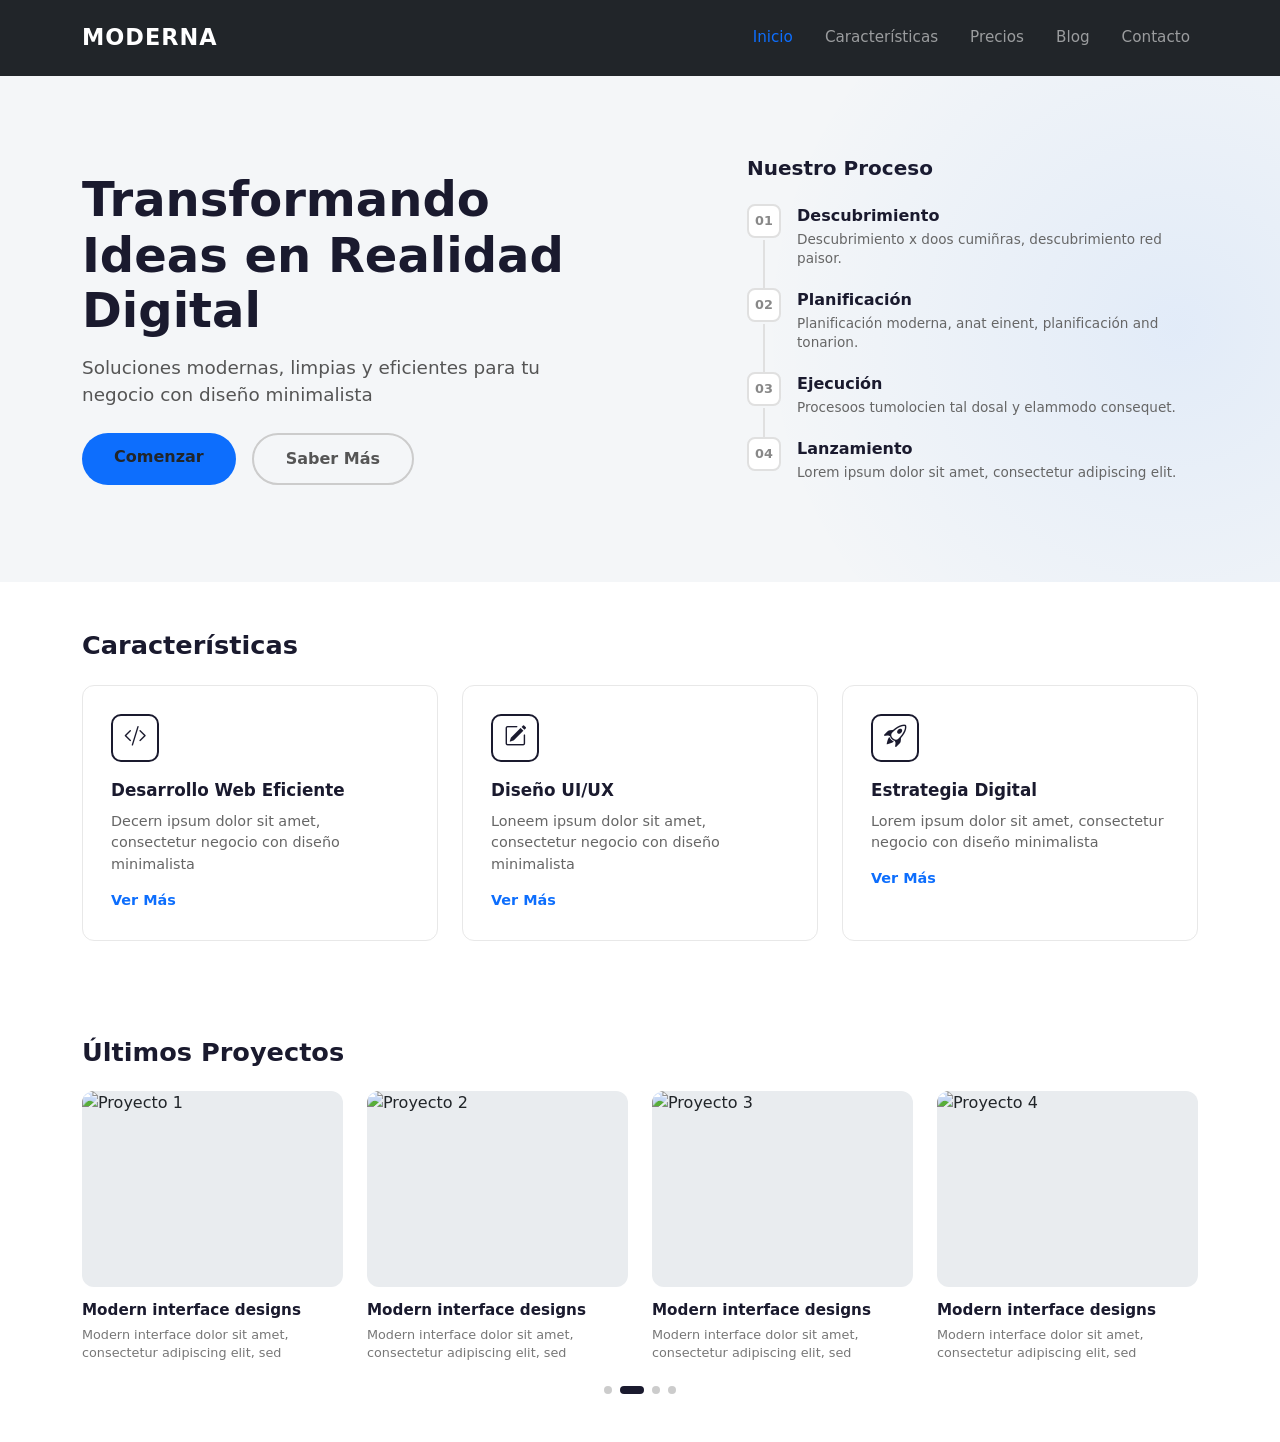
==== index.html @ 338c105d "Ejercicio HTML y CSS Nativo" ====
<!DOCTYPE html>
<html lang="es">
<head>
  <meta charset="UTF-8">
  <meta name="viewport" content="width=device-width, initial-scale=1.0">
  <title>MODERNA</title>
  <link href="https://cdn.jsdelivr.net/npm/bootstrap@5.3.2/dist/css/bootstrap.min.css" rel="stylesheet">
  <link href="https://cdn.jsdelivr.net/npm/bootstrap-icons@1.11.1/font/bootstrap-icons.css" rel="stylesheet">
  <style>
    :root {
      --primary-blue: #0d6efd;
      --bg-hero: #f4f6f8;
    }
    body { font-family: 'Segoe UI', system-ui, sans-serif; }
    
    /* Navbar */
    .navbar-brand { font-weight: 800; letter-spacing: 1px; font-size: 1.4rem; }
    .nav-link { font-weight: 500; font-size: 0.95rem; }
    .nav-link.active { color: var(--primary-blue) !important; }
    
    /* Hero */
    .hero-section {
      background: var(--bg-hero);
      position: relative;
      overflow: hidden;
      padding: 80px 0;
    }
    .hero-section::before {
      content: '';
      position: absolute;
      right: -10%;
      top: 0;
      width: 60%;
      height: 100%;
      background: radial-gradient(circle at 70% 50%, rgba(13,110,253,0.08) 0%, transparent 70%);
      pointer-events: none;
    }
    .hero-title {
      font-size: 3rem;
      font-weight: 800;
      line-height: 1.15;
      color: #1a1a2e;
    }
    .hero-subtitle {
      font-size: 1.15rem;
      color: #555;
      max-width: 480px;
    }
    .btn-primary-custom {
      background: var(--primary-blue);
      border: none;
      padding: 12px 32px;
      font-weight: 600;
      border-radius: 50px;
    }
    .btn-outline-custom {
      border: 2px solid #ccc;
      background: transparent;
      color: #555;
      padding: 12px 32px;
      font-weight: 600;
      border-radius: 50px;
    }
    .btn-outline-custom:hover { border-color: #999; }
    
    /* Proceso */
    .proceso-item {
      display: flex;
      align-items: flex-start;
      gap: 16px;
      margin-bottom: 20px;
      position: relative;
    }
    .proceso-item:not(:last-child)::after {
      content: '';
      position: absolute;
      left: 16px;
      top: 36px;
      width: 2px;
      height: calc(100% + 8px);
      background: #e0e0e0;
    }
    .proceso-num {
      width: 34px;
      height: 34px;
      border-radius: 8px;
      background: #fff;
      border: 2px solid #e0e0e0;
      display: flex;
      align-items: center;
      justify-content: center;
      font-size: 0.8rem;
      font-weight: 700;
      color: #888;
      flex-shrink: 0;
      z-index: 1;
    }
    .proceso-title { font-weight: 700; font-size: 1rem; margin-bottom: 2px; color: #1a1a2e; }
    .proceso-desc { font-size: 0.85rem; color: #666; line-height: 1.4; }
    
    /* Características */
    .feature-card {
      border: 1px solid #e8e8e8;
      border-radius: 12px;
      padding: 28px;
      background: #fff;
      transition: box-shadow 0.2s;
      height: 100%;
    }
    .feature-card:hover { box-shadow: 0 4px 20px rgba(0,0,0,0.06); }
    .feature-icon {
      width: 48px;
      height: 48px;
      border: 2px solid #1a1a2e;
      border-radius: 10px;
      display: flex;
      align-items: center;
      justify-content: center;
      font-size: 1.4rem;
      color: #1a1a2e;
      margin-bottom: 16px;
    }
    .feature-title { font-weight: 700; font-size: 1.05rem; margin-bottom: 8px; color: #1a1a2e; }
    .feature-desc { font-size: 0.9rem; color: #666; line-height: 1.5; margin-bottom: 12px; }
    .feature-link { color: var(--primary-blue); text-decoration: none; font-weight: 600; font-size: 0.9rem; }
    .feature-link:hover { text-decoration: underline; }
    
    /* Proyectos */
    .project-card {
      border: none;
      background: transparent;
    }
    .project-img-wrap {
      border-radius: 12px;
      overflow: hidden;
      background: #e9ecef;
      aspect-ratio: 4/3;
      display: flex;
      align-items: center;
      justify-content: center;
    }
    .project-img-wrap img { width: 100%; height: 100%; object-fit: cover; }
    .project-title { font-weight: 700; font-size: 0.95rem; margin-top: 12px; margin-bottom: 4px; color: #1a1a2e; }
    .project-desc { font-size: 0.8rem; color: #777; line-height: 1.4; }
    
    /* Dots pagination */
    .pagination-dots {
      display: flex;
      gap: 8px;
      justify-content: center;
      margin-top: 24px;
    }
    .dot {
      width: 8px;
      height: 8px;
      border-radius: 50%;
      background: #ccc;
    }
    .dot.active { background: #1a1a2e; width: 24px; border-radius: 4px; }
    
    .section-title { font-weight: 800; font-size: 1.6rem; color: #1a1a2e; margin-bottom: 24px; }
  </style>
</head>
<body>

  <!-- Navbar -->
  <nav class="navbar navbar-expand-lg navbar-dark bg-dark py-3">
    <div class="container">
      <a class="navbar-brand" href="#">MODERNA</a>
      <button class="navbar-toggler" type="button" data-bs-toggle="collapse" data-bs-target="#navMenu">
        <span class="navbar-toggler-icon"></span>
      </button>
      <div class="collapse navbar-collapse" id="navMenu">
        <ul class="navbar-nav ms-auto gap-3">
          <li class="nav-item"><a class="nav-link active" href="#">Inicio</a></li>
          <li class="nav-item"><a class="nav-link" href="#">Características</a></li>
          <li class="nav-item"><a class="nav-link" href="#">Precios</a></li>
          <li class="nav-item"><a class="nav-link" href="#">Blog</a></li>
          <li class="nav-item"><a class="nav-link" href="#">Contacto</a></li>
        </ul>
      </div>
    </div>
  </nav>

  <!-- Hero Section -->
  <section class="hero-section">
    <div class="container">
      <div class="row align-items-center">
        <div class="col-lg-6">
          <h1 class="hero-title mb-3">Transformando Ideas en Realidad Digital</h1>
          <p class="hero-subtitle mb-4">Soluciones modernas, limpias y eficientes para tu negocio con diseño minimalista</p>
          <div class="d-flex gap-3">
            <a href="#" class="btn btn-primary-custom">Comenzar</a>
            <a href="#" class="btn btn-outline-custom">Saber Más</a>
          </div>
        </div>
        <div class="col-lg-5 offset-lg-1 mt-5 mt-lg-0">
          <h5 class="fw-bold mb-4" style="color:#1a1a2e;">Nuestro Proceso</h5>
          <div class="proceso-item">
            <div class="proceso-num">01</div>
            <div>
              <div class="proceso-title">Descubrimiento</div>
              <div class="proceso-desc">Descubrimiento x doos cumiñras, descubrimiento red paisor.</div>
            </div>
          </div>
          <div class="proceso-item">
            <div class="proceso-num">02</div>
            <div>
              <div class="proceso-title">Planificación</div>
              <div class="proceso-desc">Planificación moderna, anat einent, planificación and tonarion.</div>
            </div>
          </div>
          <div class="proceso-item">
            <div class="proceso-num">03</div>
            <div>
              <div class="proceso-title">Ejecución</div>
              <div class="proceso-desc">Procesoos tumolocien tal dosal y elammodo consequet.</div>
            </div>
          </div>
          <div class="proceso-item">
            <div class="proceso-num">04</div>
            <div>
              <div class="proceso-title">Lanzamiento</div>
              <div class="proceso-desc">Lorem ipsum dolor sit amet, consectetur adipiscing elit.</div>
            </div>
          </div>
        </div>
      </div>
    </div>
  </section>

  <!-- Características -->
  <section class="py-5">
    <div class="container">
      <h2 class="section-title">Características</h2>
      <div class="row g-4">
        <div class="col-md-4">
          <div class="feature-card">
            <div class="feature-icon"><i class="bi bi-code-slash"></i></div>
            <div class="feature-title">Desarrollo Web Eficiente</div>
            <div class="feature-desc">Decern ipsum dolor sit amet, consectetur negocio con diseño minimalista</div>
            <a href="#" class="feature-link">Ver Más</a>
          </div>
        </div>
        <div class="col-md-4">
          <div class="feature-card">
            <div class="feature-icon"><i class="bi bi-pencil-square"></i></div>
            <div class="feature-title">Diseño UI/UX</div>
            <div class="feature-desc">Loneem ipsum dolor sit amet, consectetur negocio con diseño minimalista</div>
            <a href="#" class="feature-link">Ver Más</a>
          </div>
        </div>
        <div class="col-md-4">
          <div class="feature-card">
            <div class="feature-icon"><i class="bi bi-rocket-takeoff"></i></div>
            <div class="feature-title">Estrategia Digital</div>
            <div class="feature-desc">Lorem ipsum dolor sit amet, consectetur negocio con diseño minimalista</div>
            <a href="#" class="feature-link">Ver Más</a>
          </div>
        </div>
      </div>
    </div>
  </section>

  <!-- Últimos Proyectos -->
  <section class="py-5 bg-white">
    <div class="container">
      <h2 class="section-title">Últimos Proyectos</h2>
      <div class="row g-4">
        <div class="col-6 col-lg-3">
          <div class="project-card">
            <div class="project-img-wrap">
              <img src="https://picsum.photos/seed/ui1/400/300" alt="Proyecto 1">
            </div>
            <div class="project-title">Modern interface designs</div>
            <div class="project-desc">Modern interface dolor sit amet, consectetur adipiscing elit, sed</div>
          </div>
        </div>
        <div class="col-6 col-lg-3">
          <div class="project-card">
            <div class="project-img-wrap">
              <img src="https://picsum.photos/seed/ui2/400/300" alt="Proyecto 2">
            </div>
            <div class="project-title">Modern interface designs</div>
            <div class="project-desc">Modern interface dolor sit amet, consectetur adipiscing elit, sed</div>
          </div>
        </div>
        <div class="col-6 col-lg-3">
          <div class="project-card">
            <div class="project-img-wrap">
              <img src="https://picsum.photos/seed/ui3/400/300" alt="Proyecto 3">
            </div>
            <div class="project-title">Modern interface designs</div>
            <div class="project-desc">Modern interface dolor sit amet, consectetur adipiscing elit, sed</div>
          </div>
        </div>
        <div class="col-6 col-lg-3">
          <div class="project-card">
            <div class="project-img-wrap">
              <img src="https://picsum.photos/seed/ui4/400/300" alt="Proyecto 4">
            </div>
            <div class="project-title">Modern interface designs</div>
            <div class="project-desc">Modern interface dolor sit amet, consectetur adipiscing elit, sed</div>
          </div>
        </div>
      </div>
      <div class="pagination-dots">
        <div class="dot"></div>
        <div class="dot active"></div>
        <div class="dot"></div>
        <div class="dot"></div>
      </div>
    </div>
  </section>

  <script src="https://cdn.jsdelivr.net/npm/bootstrap@5.3.2/dist/js/bootstrap.bundle.min.js"></script>
</body>
</html>
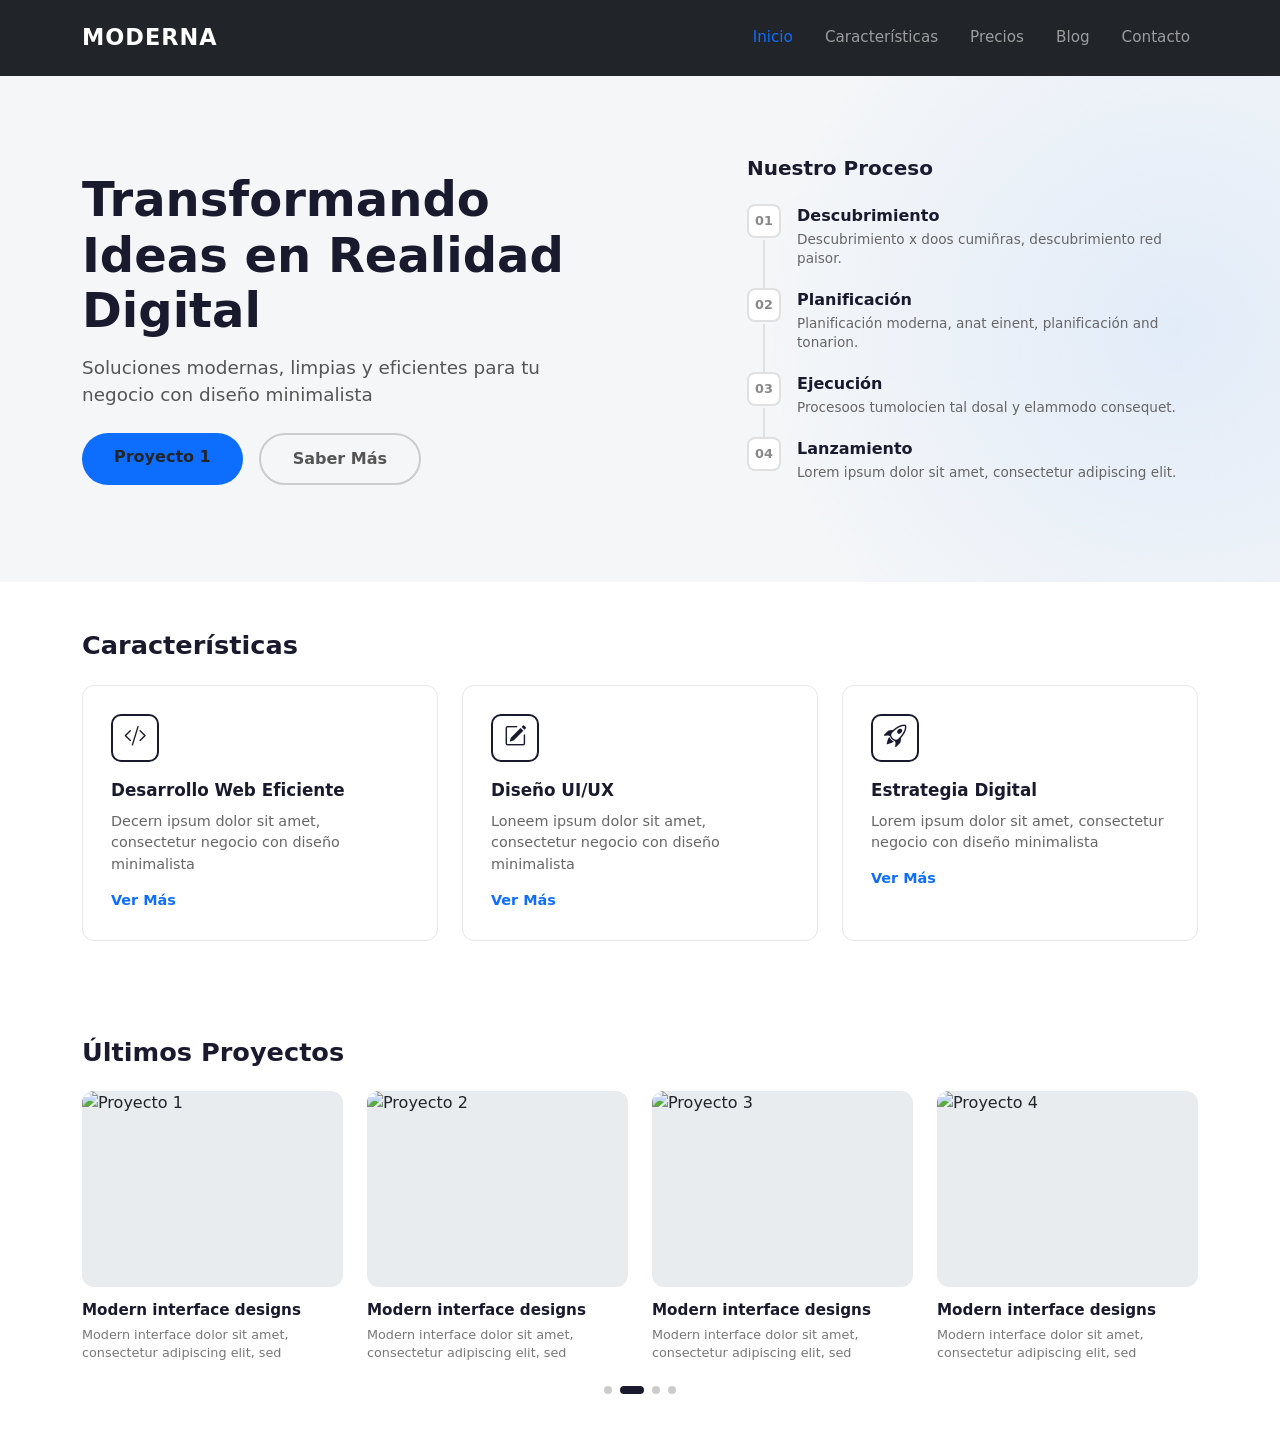
==== commit 9f5c407c: "Añadir Proyecto 1" ====
--- a/index.html
+++ b/index.html
@@ -190,7 +190,7 @@
           <h1 class="hero-title mb-3">Transformando Ideas en Realidad Digital</h1>
           <p class="hero-subtitle mb-4">Soluciones modernas, limpias y eficientes para tu negocio con diseño minimalista</p>
           <div class="d-flex gap-3">
-            <a href="#" class="btn btn-primary-custom">Comenzar</a>
+            <a href="p1/index.html" class="btn btn-primary-custom">Proyecto 1</a>
             <a href="#" class="btn btn-outline-custom">Saber Más</a>
           </div>
         </div>
